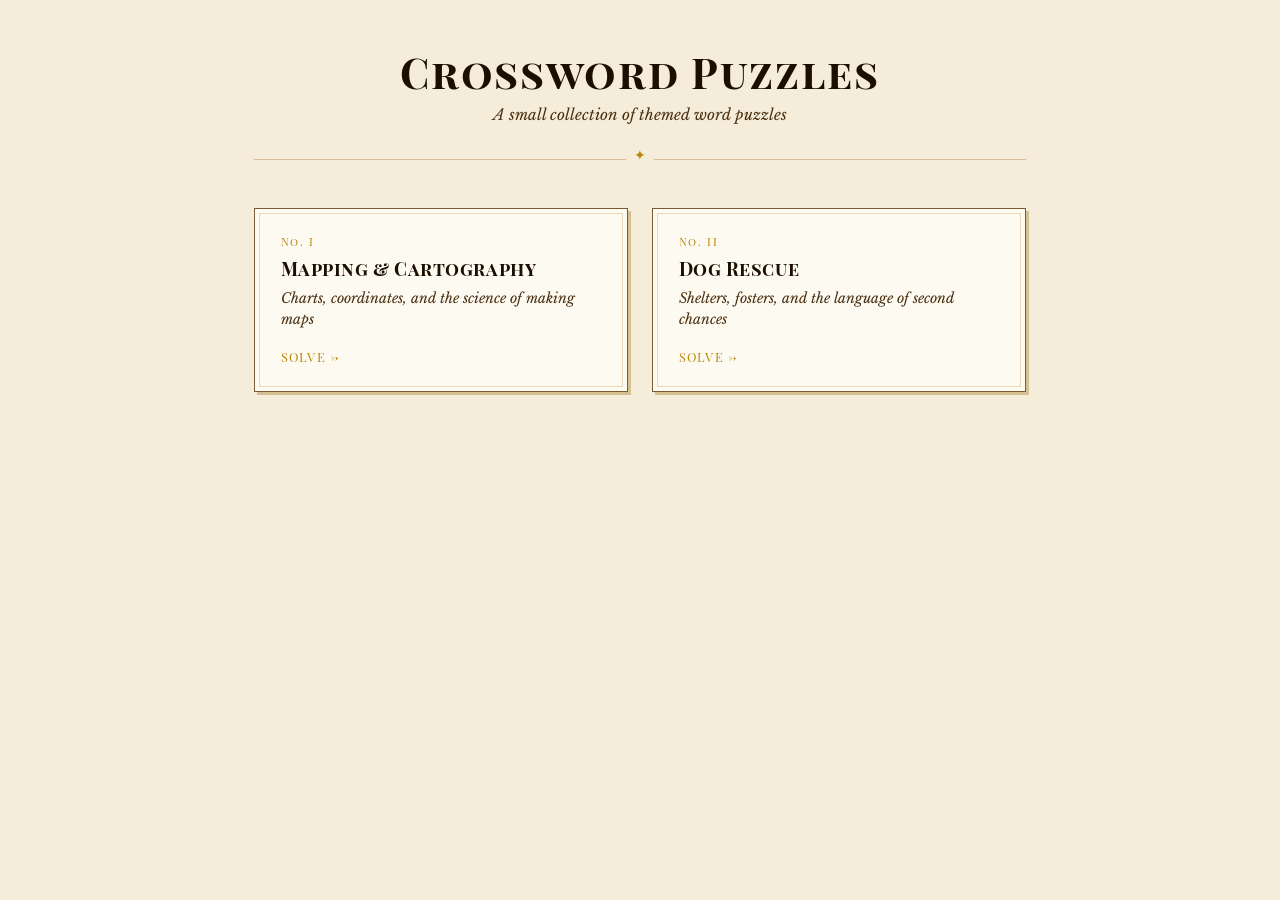
==== index.html @ 8de72025 "Initial commit — crossword puzzle site with dynamic theming - CrosswordPuzzle engine (crossword.js):" ====
<!DOCTYPE html>
<html lang="en">
<head>
  <meta charset="UTF-8">
  <meta name="viewport" content="width=device-width, initial-scale=1.0">
  <title>Crossword Puzzles</title>
  <link rel="preconnect" href="https://fonts.googleapis.com">
  <link rel="preconnect" href="https://fonts.gstatic.com" crossorigin>
  <link href="https://fonts.googleapis.com/css2?family=Playfair+Display+SC:wght@400;700&family=Libre+Baskerville:ital,wght@0,400;0,700;1,400&display=swap" rel="stylesheet">
  <link rel="stylesheet" href="crossword.css">
  <style>
    body { padding-top: 0; }
  </style>
</head>
<body>
  <div class="gallery-page">
    <header class="gallery-header">
      <h1 class="gallery-title">Crossword Puzzles</h1>
      <p class="gallery-subtitle">A small collection of themed word puzzles</p>
    </header>

    <div class="puzzle-grid">
      <a class="puzzle-card" href="/mapping/">
        <div class="puzzle-card-num">No. I</div>
        <h2 class="puzzle-card-title">Mapping &amp; Cartography</h2>
        <p class="puzzle-card-theme">Charts, coordinates, and the science of making maps</p>
        <span class="puzzle-card-cta">Solve →</span>
      </a>

      <a class="puzzle-card" href="/dogrescue/">
        <div class="puzzle-card-num">No. II</div>
        <h2 class="puzzle-card-title">Dog Rescue</h2>
        <p class="puzzle-card-theme">Shelters, fosters, and the language of second chances</p>
        <span class="puzzle-card-cta">Solve →</span>
      </a>
    </div>
  </div>
</body>
</html>
---- crossword.css ----
@import url('https://fonts.googleapis.com/css2?family=Playfair+Display+SC:wght@400;700&family=Libre+Baskerville:ital,wght@0,400;0,700;1,400&display=swap');

:root {
  --paper:        #f5edda;
  --paper-mid:    #e8d9b8;
  --paper-dark:   #d4c090;
  --ink:          #1a0f00;
  --ink-mid:      #4a3010;
  --ink-light:    #8a6838;
  --gold:         #b8860b;
  --gold-light:   #e0a820;
  --cell-bg:      #fdfaf2;
  --border:       #7a5c30;
  --hl-word:      #e4d090;
  --hl-cell:      #c8960c;
  --hl-cell-text: #fff8e8;
  --correct:      #2d6a4f;
  --wrong:        #8b1a1a;
  --revealed:     #1a3a6b;
  --font-display: 'Playfair Display SC', Georgia, serif;
  --font-body:    'Libre Baskerville', Georgia, serif;
}

*, *::before, *::after { box-sizing: border-box; margin: 0; padding: 0; }

html { scroll-behavior: smooth; }

body {
  background: var(--paper);
  color: var(--ink);
  font-family: var(--font-body);
  font-size: 15px;
  line-height: 1.5;
  min-height: 100vh;
}

/* ── Hidden input for mobile keyboard ───────────────────────── */
.cw-hidden-input {
  position: fixed;
  left: 50%;
  top: 0;
  width: 2px;
  height: 2px;
  opacity: 0.01;
  border: none;
  padding: 0;
  z-index: -1;
  pointer-events: none;
  font-size: 16px; /* prevents iOS Safari from zooming on focus */
}

/* ── Gallery / Index ─────────────────────────────────────────── */
.gallery-page {
  max-width: 820px;
  margin: 0 auto;
  padding: 3rem 1.5rem 4rem;
}

.gallery-header {
  text-align: center;
  padding-bottom: 2rem;
  margin-bottom: 3rem;
  border-bottom: 1px solid var(--paper-dark);
  position: relative;
}

.gallery-header::after {
  content: '✦';
  position: absolute;
  bottom: -0.6em;
  left: 50%;
  transform: translateX(-50%);
  background: var(--paper);
  padding: 0 0.5rem;
  color: var(--gold);
  font-size: 0.85rem;
}

.gallery-title {
  font-family: var(--font-display);
  font-size: 2.6rem;
  letter-spacing: 0.04em;
  line-height: 1.15;
  color: var(--ink);
}

.gallery-subtitle {
  font-style: italic;
  color: var(--ink-mid);
  margin-top: 0.5rem;
  font-size: 0.95rem;
}

.puzzle-grid {
  display: grid;
  grid-template-columns: repeat(auto-fill, minmax(300px, 1fr));
  gap: 1.5rem;
}

.puzzle-card {
  display: block;
  text-decoration: none;
  color: var(--ink);
  background: var(--cell-bg);
  border: 1px solid var(--border);
  padding: 1.6rem 1.6rem 1.4rem;
  position: relative;
  transition: box-shadow 0.12s, transform 0.12s;
  box-shadow: 3px 3px 0 var(--paper-dark);
}

.puzzle-card:hover {
  box-shadow: 5px 5px 0 var(--paper-dark);
  transform: translate(-1px, -1px);
}

.puzzle-card::before {
  content: '';
  position: absolute;
  inset: 4px;
  border: 1px solid var(--paper-mid);
  pointer-events: none;
}

.puzzle-card-num {
  font-family: var(--font-display);
  font-size: 0.7rem;
  letter-spacing: 0.15em;
  color: var(--gold);
  margin-bottom: 0.4rem;
}

.puzzle-card-title {
  font-family: var(--font-display);
  font-size: 1.15rem;
  letter-spacing: 0.03em;
  line-height: 1.25;
  margin-bottom: 0.5rem;
}

.puzzle-card-theme {
  font-style: italic;
  color: var(--ink-mid);
  font-size: 0.875rem;
  margin-bottom: 1rem;
}

.puzzle-card-cta {
  font-size: 0.8rem;
  letter-spacing: 0.1em;
  text-transform: uppercase;
  color: var(--gold);
  font-family: var(--font-display);
}

/* ── Puzzle Page Layout ──────────────────────────────────────── */
.puzzle-page {
  height: 100dvh;
  display: flex;
  flex-direction: column;
  overflow: hidden;
}

.cw-header {
  background: var(--ink);
  color: var(--paper);
  padding: 0.75rem 1.5rem;
  display: flex;
  align-items: center;
  gap: 1.25rem;
  flex-shrink: 0;
}

.cw-back {
  color: var(--paper-mid);
  text-decoration: none;
  font-size: 0.8rem;
  letter-spacing: 0.06em;
  white-space: nowrap;
  flex-shrink: 0;
  font-family: var(--font-display);
}

.cw-back:hover { color: var(--gold-light); }

.cw-title {
  font-family: var(--font-display);
  font-size: 1.25rem;
  letter-spacing: 0.05em;
  line-height: 1.2;
  flex: 1;
}

.cw-subtitle {
  font-style: italic;
  color: var(--paper-dark);
  font-size: 0.78rem;
  margin-top: 0.15rem;
  font-family: var(--font-body);
  font-weight: 400;
}

/* Current clue bar */
.cw-clue-bar {
  background: var(--paper-mid);
  border-bottom: 1px solid var(--paper-dark);
  padding: 0.5rem 1.5rem;
  min-height: 2.4rem;
  display: flex;
  align-items: center;
  flex-shrink: 0;
}

.cw-clue-bar-text {
  font-style: italic;
  color: var(--ink-mid);
  font-size: 0.875rem;
  line-height: 1.4;
}

.cw-clue-bar-text strong {
  font-style: normal;
  color: var(--ink);
  font-weight: 700;
}

.cw-dir-toggle {
  display: inline-flex;
  align-items: center;
  gap: 0.2em;
  cursor: pointer;
  color: var(--gold);
  border-bottom: 1px dotted var(--gold);
  padding-bottom: 1px;
  user-select: none;
  -webkit-user-select: none;
  touch-action: manipulation;
}

.cw-dir-toggle:hover { color: var(--gold-light); }

.cw-dir-arrow {
  font-style: normal;
  font-size: 0.9em;
}

.cw-dir-label {
  color: var(--ink-mid);
}

/* Main content area */
.cw-layout {
  display: flex;
  gap: 1.5rem;
  padding: 1.25rem 1.5rem;
  flex: 1;
  overflow: hidden;
  min-height: 0;
}

/* Grid section */
.cw-grid-section {
  display: flex;
  flex-direction: column;
  gap: 0.75rem;
  flex-shrink: 0;
  overflow: auto;
}

.cw-grid-container {
  outline: none;
  cursor: default;
  user-select: none;
  -webkit-user-select: none;
  touch-action: pan-x pan-y;
}

/* The crossword grid */
.cw-grid {
  display: grid;
  grid-template-columns: repeat(var(--cols, 21), var(--cell-size, 38px));
  grid-template-rows: repeat(var(--rows, 21), var(--cell-size, 38px));
  border-top: 2px solid var(--border);
  border-left: 2px solid var(--border);
  line-height: 1;
  width: max-content;
}

.cw-cell {
  width: var(--cell-size, 38px);
  height: var(--cell-size, 38px);
  border-right: 1px solid var(--border);
  border-bottom: 1px solid var(--border);
  position: relative;
  display: flex;
  align-items: center;
  justify-content: center;
  overflow: hidden;
}

.cw-cell.cw-black {
  background: var(--ink);
}

.cw-cell.cw-white {
  background: var(--cell-bg);
  cursor: pointer;
  touch-action: manipulation; /* removes 300ms tap delay on iOS */
}

.cw-cell.cw-white:hover {
  background: #f0e4c8;
}

.cw-cell.cw-highlighted {
  background: var(--hl-word) !important;
}

.cw-cell.cw-selected {
  background: var(--hl-cell) !important;
}

.cw-cell.cw-selected .cw-letter {
  color: var(--hl-cell-text) !important;
}

/* Correct / wrong / revealed states */
.cw-cell.cw-correct  { background: #ddf0e4 !important; }
.cw-cell.cw-wrong    { background: #f5d0d0 !important; }
.cw-cell.cw-revealed { background: #d0dff5 !important; }

.cw-cell.cw-highlighted.cw-correct  { background: #c8e8d4 !important; }
.cw-cell.cw-highlighted.cw-wrong    { background: #f0b8b8 !important; }
.cw-cell.cw-highlighted.cw-revealed { background: #b8cce8 !important; }

.cw-cell.cw-selected.cw-correct,
.cw-cell.cw-selected.cw-wrong,
.cw-cell.cw-selected.cw-revealed {
  background: var(--hl-cell) !important;
}

/* Cell number */
.cw-num {
  position: absolute;
  top: 1px;
  left: 2px;
  font-size: calc(var(--cell-size, 38px) * 0.26);
  font-family: var(--font-body);
  color: var(--ink);
  line-height: 1;
  pointer-events: none;
  min-font-size: 7px;
}

/* Cell letter */
.cw-letter {
  font-family: var(--font-display);
  font-size: calc(var(--cell-size, 38px) * 0.54);
  color: var(--ink);
  text-transform: uppercase;
  line-height: 1;
  pointer-events: none;
  font-weight: 700;
}

/* Controls */
.cw-controls {
  display: flex;
  flex-wrap: wrap;
  gap: 0.4rem;
}

.cw-btn {
  font-family: var(--font-body);
  font-size: 0.78rem;
  padding: 0.4rem 0.85rem;
  background: var(--cell-bg);
  border: 1px solid var(--border);
  color: var(--ink);
  cursor: pointer;
  letter-spacing: 0.03em;
  transition: background 0.1s, box-shadow 0.1s;
  box-shadow: 1px 1px 0 var(--paper-dark);
  white-space: nowrap;
}

.cw-btn:hover {
  background: var(--paper-mid);
  box-shadow: 2px 2px 0 var(--paper-dark);
}

.cw-btn:active {
  box-shadow: none;
  transform: translate(1px, 1px);
}

/* ── Clue Panel ──────────────────────────────────────────────── */
.cw-clue-panel {
  flex: 1;
  min-width: 220px;
  max-width: 340px;
  overflow-y: auto;
  display: flex;
  flex-direction: column;
  gap: 1.25rem;
  padding-right: 4px;
}

.cw-clue-panel::-webkit-scrollbar {
  width: 3px;
}
.cw-clue-panel::-webkit-scrollbar-track { background: var(--paper-mid); }
.cw-clue-panel::-webkit-scrollbar-thumb { background: var(--paper-dark); }

.cw-clue-group-heading {
  font-family: var(--font-display);
  font-size: 0.78rem;
  letter-spacing: 0.14em;
  color: var(--ink);
  border-bottom: 1px solid var(--paper-dark);
  padding-bottom: 0.35rem;
  margin-bottom: 0.4rem;
}

.cw-clues {
  list-style: none;
  display: flex;
  flex-direction: column;
}

.cw-clues li {
  padding: 0.25rem 0.5rem;
  font-size: 0.82rem;
  line-height: 1.55;
  cursor: pointer;
  color: var(--ink-mid);
  border-left: 2px solid transparent;
}

.cw-clues li:hover {
  background: var(--paper-mid);
  color: var(--ink);
}

.cw-clues li.cw-clue-active {
  background: var(--hl-word);
  color: var(--ink);
  border-left-color: var(--gold);
}

.cw-clue-num {
  font-weight: 700;
  color: var(--ink);
  font-family: var(--font-display);
  font-size: 0.78rem;
  margin-right: 0.35em;
}

/* ── Mobile ──────────────────────────────────────────────────── */
@media (max-width: 700px) {
  .puzzle-page {
    height: auto;
    overflow: auto;
  }

  .cw-layout {
    flex-direction: column;
    overflow: visible;
    padding: 0.75rem;
    gap: 1rem;
  }

  .cw-grid-section {
    overflow: visible;
    width: 100%;
  }

  .cw-grid-container {
    overflow-x: auto;
  }

  .cw-clue-panel {
    max-width: none;
    overflow-y: visible;
    max-height: none;
    width: 100%;
    padding-bottom: 2rem;
  }

  .cw-clue-bar {
    padding: 0.5rem 0.75rem;
  }

  .cw-header {
    padding: 0.6rem 0.75rem;
  }

  .cw-title {
    font-size: 1rem;
  }
}

@media (max-width: 400px) {
  .gallery-title { font-size: 1.9rem; }
}
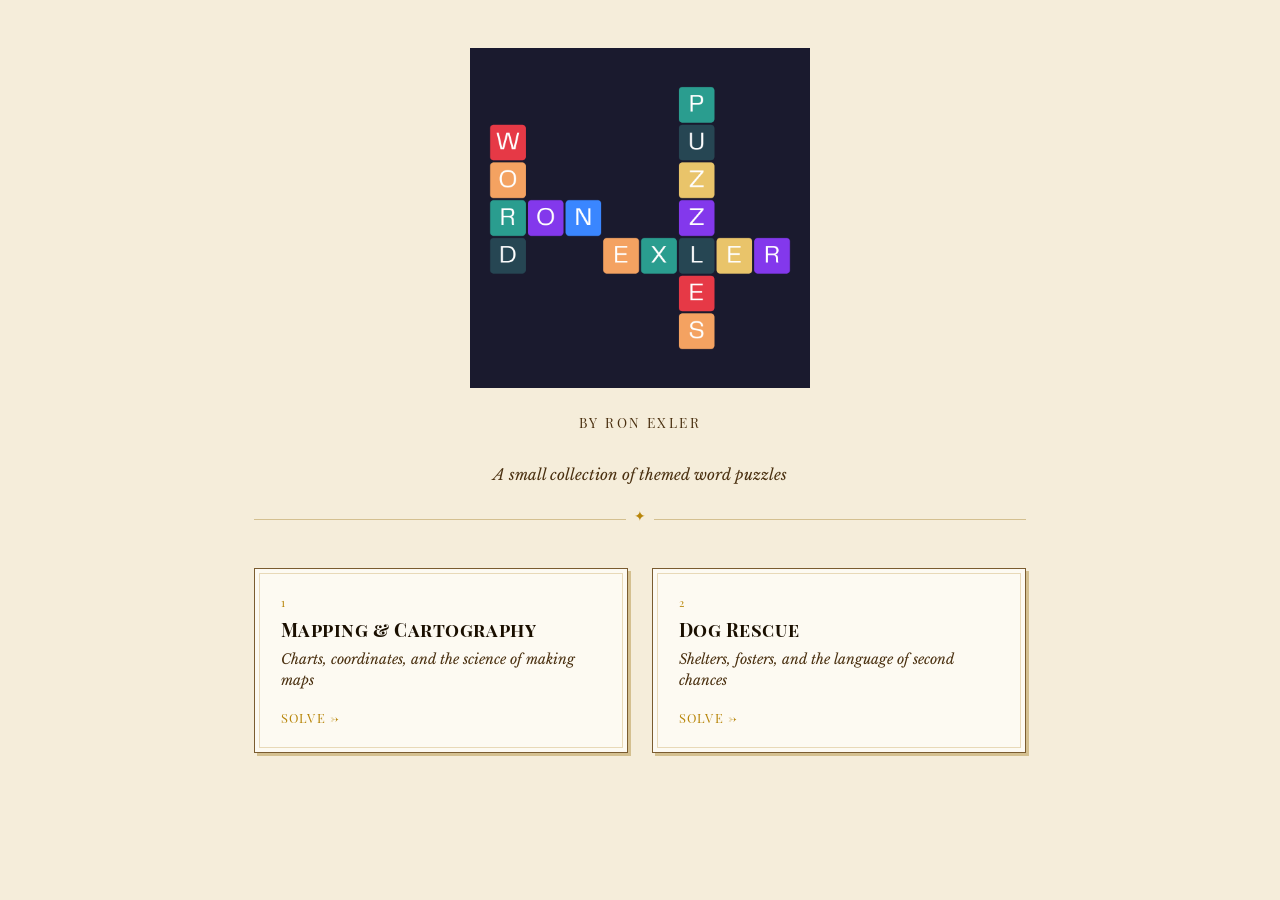
==== commit ce87a87d: "Redesign gallery page: logo, byline, integer puzzle numbers - Add Word Puzzles logo (logo.png) to ga" ====
--- a/index.html
+++ b/index.html
@@ -3,32 +3,76 @@
 <head>
   <meta charset="UTF-8">
   <meta name="viewport" content="width=device-width, initial-scale=1.0">
-  <title>Crossword Puzzles</title>
+  <title>Word Puzzles by Ron Exler</title>
   <link rel="preconnect" href="https://fonts.googleapis.com">
   <link rel="preconnect" href="https://fonts.gstatic.com" crossorigin>
   <link href="https://fonts.googleapis.com/css2?family=Playfair+Display+SC:wght@400;700&family=Libre+Baskerville:ital,wght@0,400;0,700;1,400&display=swap" rel="stylesheet">
   <link rel="stylesheet" href="crossword.css">
   <style>
     body { padding-top: 0; }
+
+    .gallery-header {
+      display: flex;
+      flex-direction: column;
+      align-items: center;
+      gap: 1.5rem;
+      padding-bottom: 2rem;
+      margin-bottom: 3rem;
+      border-bottom: 1px solid var(--paper-dark);
+      position: relative;
+    }
+
+    .gallery-header::after {
+      content: '✦';
+      position: absolute;
+      bottom: -0.6em;
+      left: 50%;
+      transform: translateX(-50%);
+      background: var(--paper);
+      padding: 0 0.5rem;
+      color: var(--gold);
+      font-size: 0.85rem;
+    }
+
+    .gallery-logo {
+      width: min(340px, 80vw);
+      height: auto;
+      display: block;
+    }
+
+    .gallery-byline {
+      font-family: var(--font-display);
+      font-size: 0.85rem;
+      letter-spacing: 0.18em;
+      color: var(--ink-mid);
+      text-transform: uppercase;
+    }
+
+    .gallery-subtitle {
+      font-style: italic;
+      color: var(--ink-mid);
+      font-size: 0.95rem;
+    }
   </style>
 </head>
 <body>
   <div class="gallery-page">
     <header class="gallery-header">
-      <h1 class="gallery-title">Crossword Puzzles</h1>
+      <img class="gallery-logo" src="logo.png" alt="Word Puzzles by Ron Exler">
+      <p class="gallery-byline">by Ron Exler</p>
       <p class="gallery-subtitle">A small collection of themed word puzzles</p>
     </header>
 
     <div class="puzzle-grid">
       <a class="puzzle-card" href="/mapping/">
-        <div class="puzzle-card-num">No. I</div>
+        <div class="puzzle-card-num">1</div>
         <h2 class="puzzle-card-title">Mapping &amp; Cartography</h2>
         <p class="puzzle-card-theme">Charts, coordinates, and the science of making maps</p>
         <span class="puzzle-card-cta">Solve →</span>
       </a>
 
       <a class="puzzle-card" href="/dogrescue/">
-        <div class="puzzle-card-num">No. II</div>
+        <div class="puzzle-card-num">2</div>
         <h2 class="puzzle-card-title">Dog Rescue</h2>
         <p class="puzzle-card-theme">Shelters, fosters, and the language of second chances</p>
         <span class="puzzle-card-cta">Solve →</span>
